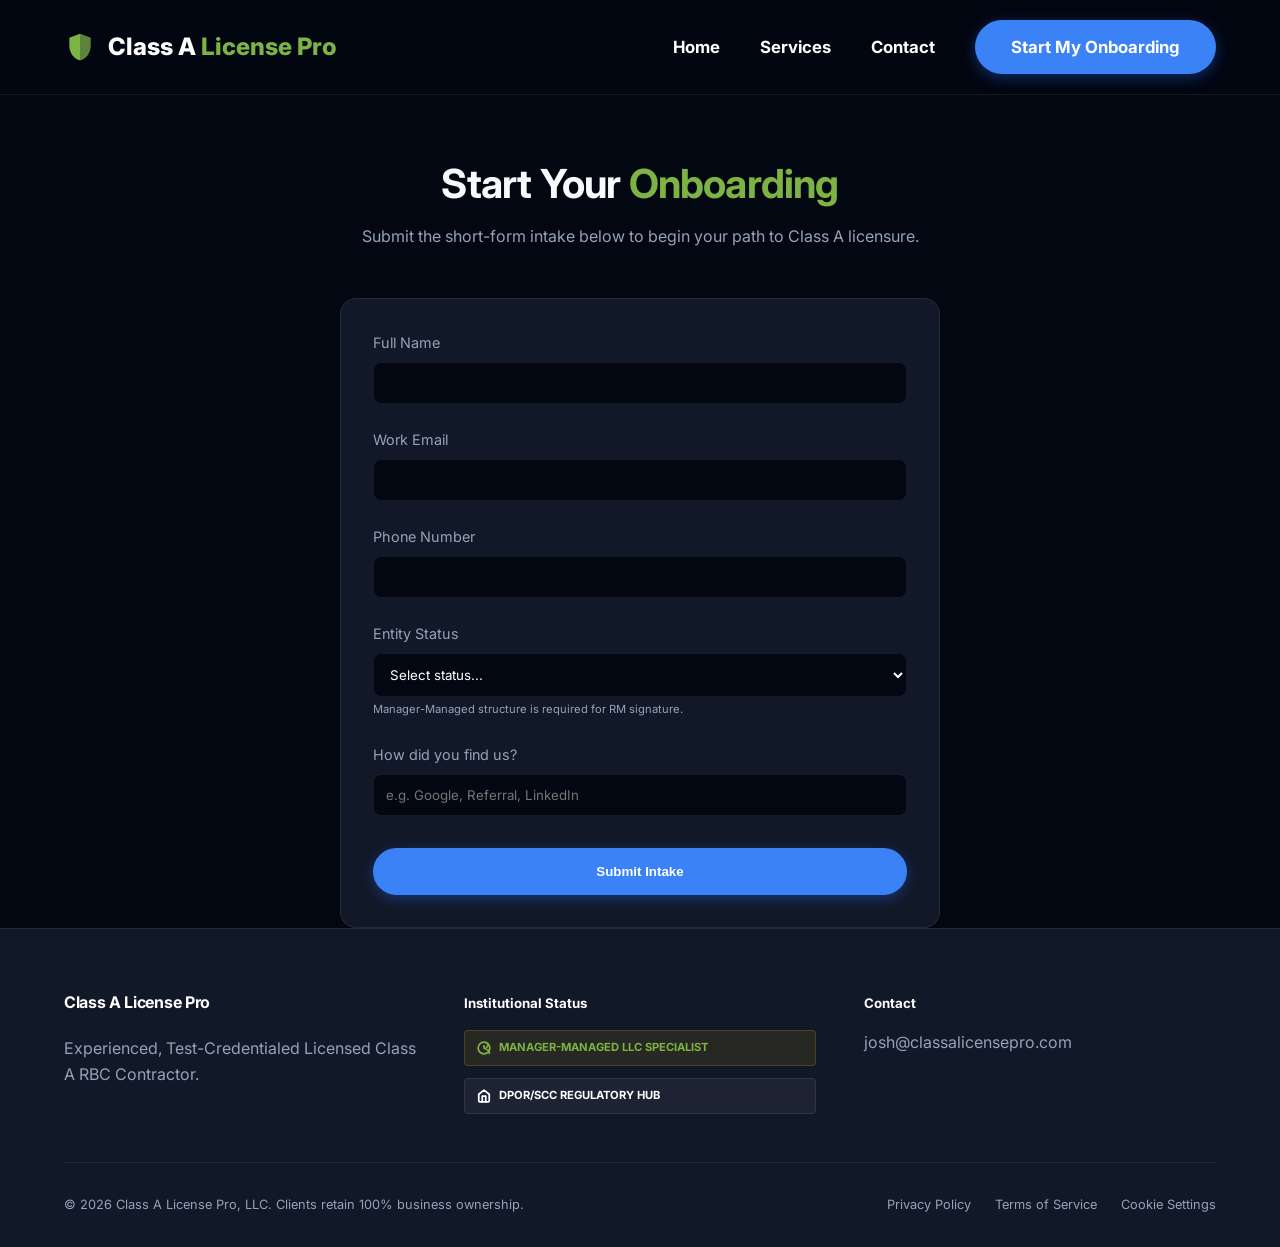
==== onboarding/index.html @ 5b215b69 "Add files via upload" ====
<!DOCTYPE html>
<html lang="en">
<head>
    <meta charset="UTF-8">
    <meta name="viewport" content="width=device-width, initial-scale=1.0">
    <title>Start My Onboarding | Class A License Pro</title>
    <link rel="stylesheet" href="../css/style.css">
    <link href="https://fonts.googleapis.com/css2?family=Inter:wght@400;500;600;700;800&family=Outfit:wght@400;500;600;700;800&display=swap" rel="stylesheet">
    <script type="application/ld+json">
    {
      "@context": "https://schema.org",
      "@type": "WebPage",
      "name": "Class A Onboarding Portal",
      "description": "Secure intake form for Virginia Class A Contractor licensing compliance servicing.",
      "publishingPrinciples": "https://classalicensepro.com/privacy-policy.html",
      "publisher": {
        "@type": "Organization",
        "name": "Class A License Pro"
      },
      "knowsAbout": [
        "Virginia Contractor Law",
        "Title 54.1, Chapter 11 of the Code of Virginia",
        "DPOR Board for Contractors Regulations",
        "SCC Entity Formation and Conversion"
      ]
    }
    </script>
    <style>
        .form-group { margin-bottom: 1.5rem; }
        label { display: block; margin-bottom: 0.5rem; font-size: 0.9rem; color: var(--text-muted); }
        input, select, textarea {
            width: 100%;
            padding: 0.75rem;
            background: var(--primary);
            border: 1px solid var(--border);
            border-radius: 0.5rem;
            color: #fff;
            font-family: inherit;
        }
    </style>
    <script src="https://web3forms.com/client/script.js" async defer></script>
</head>
<body>
    <header>
        <div class="container">
            <nav>
                <a href="../index.html" class="logo">
                    <svg class="logo-icon" viewBox="0 0 24 24" fill="none" xmlns="http://www.w3.org/2000/svg">
                        <path d="M12 2L4 5V11C4 16.19 7.41 21.05 12 22C16.59 21.05 20 16.19 20 11V5L12 2Z" fill="var(--accent)"/>
                        <path d="M12 2V22C16.59 21.05 20 16.19 20 11V5L12 2Z" fill="#111827" fill-opacity="0.3"/>
                    </svg>
                    <span>Class A <span style="color: var(--accent);">License Pro</span></span>
                </a>
                <ul class="nav-links">
                    <li><a href="../index.html">Home</a></li>
                    <li><a href="../services/index.html">Services</a></li>
                    <li><a href="../index.html#contact">Contact</a></li>
                    <li><a href="index.html" class="btn btn-primary">Start My Onboarding</a></li>
                </ul>
            </nav>
        </div>
    </header>

    <main>
        <section class="container" style="padding-top: 10rem;">
            <div style="max-width: 600px; margin: 0 auto;">
                <h1 style="font-size: 2.5rem; margin-bottom: 1rem; text-align: center;">Start Your <span class="text-gold">Onboarding</span></h1>
                <p style="text-align: center; color: var(--text-muted); margin-bottom: 3rem;">
                    Submit the short-form intake below to begin your path to Class A licensure.
                </p>

                <div class="card">
                    <form action="https://api.web3forms.com/submit" method="POST" novalidate>
                        <input type="hidden" name="access_key" value="1c9b0574-c2b2-47ab-ad30-3378dfb1b5f9">
                        <input type="hidden" name="from_name" value="Class A Onboarding Portal">
                        <input type="hidden" name="subject" value="New Onboarding Intake Submission">
                        <input type="hidden" name="redirect" value="https://classalicensepro.com/thank-you">
                        <!-- Honeypot -->
                        <input type="checkbox" name="botcheck" style="display: none;">

                        <div class="form-group">
                            <label for="name">Full Name</label>
                            <input type="text" id="name" name="name" required maxlength="100">
                        </div>
                        <div class="form-group">
                            <label for="email">Work Email</label>
                            <input type="email" id="email" name="email" required maxlength="100">
                        </div>
                        <div class="form-group">
                            <label for="phone">Phone Number</label>
                            <input type="tel" id="phone" name="phone" required maxlength="20">
                        </div>
                        <div class="form-group">
                            <label for="entity-status">Entity Status</label>
                            <select name="Entity Status" id="entity-status" required>
                                <option value="" disabled selected>Select status...</option>
                                <option value="Ready Now - Manager-Managed LLC">Ready Now - Manager-Managed LLC</option>
                                <option value="Not Formed Yet - Will form/convert">Not Formed Yet - Will form/convert</option>
                            </select>
                            <p id="entity-help" style="font-size: 0.7rem; color: var(--text-muted); margin-top: 0.25rem;">Manager-Managed structure is required for RM signature.</p>
                        </div>
                        <div class="form-group">
                            <label for="lead-source">How did you find us?</label>
                            <input type="text" name="Lead Source" id="lead-source" placeholder="e.g. Google, Referral, LinkedIn" maxlength="200" required>
                        </div>
                        

                        <!-- hCaptcha Widget -->
                        <div class="h-captcha" data-captcha="true" style="margin-bottom: 2rem;"></div>

                        <button type="submit" class="btn btn-primary" style="width: 100%; padding: 1rem;">Submit Intake</button>
                    </form>
                </div>
            </div>
        </section>
    <footer>
        <div class="container">
            <div class="footer-grid">
                <div>
                    <h4 style="color: #fff; margin-bottom: 1.5rem;">Class A License Pro</h4>
                    <p>Experienced, Test-Credentialed Licensed Class A RBC Contractor.</p>
                </div>
                <div>
                    <h5 style="color: #fff; margin-bottom: 1rem;">Institutional Status</h5>
                    <div style="display: flex; flex-direction: column; gap: 0.75rem;">
                        <div style="display: flex; align-items: center; gap: 0.5rem; background: rgba(234, 179, 8, 0.1); padding: 0.5rem 0.75rem; border-radius: 0.25rem; border: 1px solid rgba(234, 179, 8, 0.2); font-size: 0.7rem; color: var(--accent); font-weight: 700;">
                            <svg style="width: 14px; height: 14px;" viewBox="0 0 24 24" fill="none" stroke="currentColor" stroke-width="3" stroke-linecap="round" stroke-linejoin="round"><path d="M21 21v-2a4 4 0 0 0-3-3.87"/><path d="M16 3.13a4 4 0 0 1 0 7.75"/><circle cx="12" cy="12" r="10"/><polyline points="12 8 12 12 16 14"/></svg>
                            MANAGER-MANAGED LLC SPECIALIST
                        </div>
                        <a href="../resources/index.html" style="display: flex; align-items: center; gap: 0.5rem; background: rgba(255, 255, 255, 0.05); padding: 0.5rem 0.75rem; border-radius: 0.25rem; border: 1px solid var(--border); font-size: 0.7rem; color: #fff; font-weight: 700; text-decoration: none; transition: background 0.2s;">
                            <svg style="width: 14px; height: 14px;" viewBox="0 0 24 24" fill="none" stroke="currentColor" stroke-width="3" stroke-linecap="round" stroke-linejoin="round"><path d="M3 9l9-7 9 7v11a2 2 0 0 1-2 2H5a2 2 0 0 1-2-2z"/><polyline points="9 22 9 12 15 12 15 22"/></svg>
                            DPOR/SCC REGULATORY HUB
                        </a>
                    </div>
                </div>
                <div>
                    <h5 style="color: #fff; margin-bottom: 1rem;">Contact</h5>
                    <p>josh@classalicensepro.com</p>
                </div>
            </div>
            <div style="border-top: 1px solid var(--border); padding-top: 2rem; font-size: 0.8rem; display: flex; justify-content: space-between; align-items: center;">
                <p>&copy; 2026 Class A License Pro, LLC. Clients retain 100% business ownership.</p>
                <div style="display: flex; gap: 1.5rem;">
                    <a href="../privacy-policy.html" style="color: inherit; text-decoration: none;">Privacy Policy</a>
                    <a href="../terms-of-service.html" style="color: inherit; text-decoration: none;">Terms of Service</a>
                    <a href="javascript:void(0)" onclick="document.getElementById('cookie-banner').classList.add('active')" style="color: inherit; text-decoration: none;">Cookie Settings</a>
                </div>
            </div>
        </div>
    </footer>
    <!-- Cookie Consent Banner -->
    <div id="cookie-banner" class="cookie-banner">
        <div class="cookie-content">
            <div class="cookie-text">
                <h5>Privacy & Cookie Consent</h5>
                <p>We use essential cookies to ensure site functionality and pre-qualification security. By clicking "Accept All", you agree to our <a href="../privacy-policy.html" style="color: var(--accent);">Privacy Policy</a> and <a href="../terms-of-service.html" style="color: var(--accent);">Terms of Service</a> in compliance with the Virginia Consumer Data Protection Act (VCDPA).</p>
            </div>
            <div class="cookie-buttons">
                <button onclick="acceptAllCookies()" class="cookie-btn cookie-btn-accept">Accept All</button>
                <button onclick="rejectNonEssential()" class="cookie-btn cookie-btn-reject">Reject Non-Essential</button>
                <button onclick="openPrivacyRights()" class="cookie-btn cookie-btn-manage">Your Privacy Rights</button>
            </div>
        </div>
    </div>
    <script src="../js/cookie-consent.js"></script>
</body>
</html>
---- css/style.css ----
:root {
    --primary: #030712; /* Very Deep Navy */
    --secondary: #111827; /* Slate 900 */
    --accent: #7CB342; /* Action Green (Yellow-leaning Success Green) */
    --btn-blue: #3B82F6; /* Royal Blue */
    --btn-blue-hover: #2563EB;
    --text: #F8FAFC;
    --text-muted: #94A3B8;
    --border: rgba(255, 255, 255, 0.08);
    --font-sans: 'Inter', system-ui, -apple-system, sans-serif;
}

.logo {
    display: flex;
    align-items: center;
    gap: 0.75rem;
    font-weight: 800;
    font-size: 1.5rem;
    text-decoration: none;
    color: #fff;
}

.logo-icon {
    width: 32px;
    height: 32px;
}

* {
    margin: 0;
    padding: 0;
    box-sizing: border-box;
}

body {
    background-color: var(--primary);
    color: var(--text);
    font-family: var(--font-sans);
    line-height: 1.6;
    overflow-x: hidden;
}

/* Typography */
h1, h2, h3, h4 {
    font-weight: 700;
    letter-spacing: -0.02em;
    line-height: 1.2;
}

.text-gold { color: var(--accent); }
.text-gradient {
    background: linear-gradient(135deg, #fff 0%, var(--accent) 100%);
    -webkit-background-clip: text;
    background-clip: text;
    -webkit-text-fill-color: transparent;
}

/* Layout */
.container {
    max-width: 1200px;
    margin: 0 auto;
    padding: 0 1.5rem;
}

section {
    padding: 6rem 0;
}

/* Components */
.btn {
    display: inline-flex;
    align-items: center;
    justify-content: center;
    padding: 0.85rem 2.25rem;
    border-radius: 50px; /* Pill Shape */
    font-weight: 700;
    text-decoration: none;
    transition: all 0.3s ease;
    cursor: pointer;
    border: none;
}

.btn-primary {
    background-color: var(--btn-blue);
    color: #ffffff !important;
    box-shadow: 0 4px 14px 0 rgba(37, 99, 235, 0.39);
}

.btn-primary:hover {
    background-color: var(--btn-blue-hover);
    transform: translateY(-2px);
    box-shadow: 0 6px 20px rgba(37, 99, 235, 0.6);
}

.btn-outline {
    border: 1px solid var(--border);
    color: var(--text);
    background: transparent;
}

.btn-outline:hover {
    background: rgba(255, 255, 255, 0.05);
}

.btn-outl.invalid-field::placeholder {
    color: rgba(239, 68, 68, 0.6);
}

/* Global Focus Styles */
input:focus, select:focus, textarea:focus {
    border-color: #fff !important;
    outline: none;
}

/* Header */
header {
    position: fixed;
    top: 0;
    width: 100%;
    z-index: 100;
    background: rgba(3, 7, 18, 0.9);
    backdrop-filter: blur(12px);
    border-bottom: 1px solid var(--border);
    padding: 1.25rem 0;
}

nav {
    display: flex;
    justify-content: space-between;
    align-items: center;
}

.nav-links {
    display: flex;
    gap: 2.5rem;
    list-style: none;
    align-items: center;
}

.nav-links a {
    color: #ffffff !important;
    text-decoration: none;
    font-size: 1.05rem;
    font-weight: 700;
    transition: color 0.2s;
}

.nav-links a:hover, .nav-links a.active {
    color: var(--accent) !important;
}

/* Footer */
footer {
    background: var(--secondary);
    border-top: 1px solid var(--border);
    padding: 4rem 0 2rem;
    color: var(--text-muted);
}

.footer-grid {
    display: grid;
    grid-template-columns: repeat(auto-fit, minmax(200px, 1fr));
    gap: 3rem;
    margin-bottom: 3rem;
}

/* Cards & Frameworks */
.card {
    background: var(--secondary);
    border: 1px solid var(--border);
    border-radius: 1rem;
    padding: 2rem;
    transition: transform 0.3s ease, border-color 0.3s ease;
}

.card:hover {
    transform: translateY(-5px);
    border-color: var(--accent);
}

/* Animations */
@keyframes pulsate {
    0% { transform: scale(1); box-shadow: 0 0 0 0 rgba(197, 160, 89, 0.4); }
    70% { transform: scale(1.02); box-shadow: 0 0 0 10px rgba(197, 160, 89, 0); }
    100% { transform: scale(1); box-shadow: 0 0 0 0 rgba(197, 160, 89, 0); }
}

.btn-pop {
    display: inline-block;
    padding: 0.65rem 1.25rem;
    background: var(--accent);
    color: var(--primary);
    font-weight: 800;
    border-radius: 50px;
    font-size: 0.7rem;
    text-transform: uppercase;
    letter-spacing: 0.1em;
    animation: pulsate 3s infinite ease-in-out;
    margin-top: 1.5rem;
    text-decoration: none;
    transition: all 0.3s ease;
    border: 1px solid var(--accent);
}

.btn-pop:hover {
    background: #fff;
    color: var(--primary);
    transform: scale(1.05);
    border-color: #fff;
}

/* Responsive */
@media (max-width: 768px) {
    .nav-links { display: none; }
    h1 { font-size: 2.5rem; }
}

/* Cookie Banner */
.cookie-banner {
    position: fixed;
    bottom: -100%;
    left: 0;
    right: 0;
    background: var(--secondary);
    border-top: 1px solid var(--accent);
    padding: 2rem;
    z-index: 9999;
    box-shadow: 0 -10px 30px rgba(0,0,0,0.5);
    transition: bottom 0.5s cubic-bezier(0.16, 1, 0.3, 1);
}

.cookie-banner.active {
    bottom: 0;
}

.cookie-content {
    max-width: 1200px;
    margin: 0 auto;
    display: flex;
    justify-content: space-between;
    align-items: center;
    gap: 2rem;
}

.cookie-text h5 { margin-bottom: 0.5rem; color: #fff; }
.cookie-text p { font-size: 0.85rem; color: var(--text-muted); line-height: 1.5; }

.cookie-buttons {
    display: flex;
    gap: 1rem;
    flex-shrink: 0;
}

.cookie-btn {
    padding: 0.75rem 1.5rem;
    border-radius: 0.5rem;
    font-size: 0.85rem;
    font-weight: 600;
    cursor: pointer;
    transition: all 0.2s;
    border: none;
}

.cookie-btn-accept { background: var(--accent); color: var(--primary); }
.cookie-btn-reject { background: transparent; border: 1px solid var(--border); color: #fff; }
.cookie-btn-manage { background: transparent; color: var(--accent); text-decoration: underline; padding: 0.75rem 0.5rem; }

@media (max-width: 768px) {
    .cookie-content { flex-direction: column; text-align: center; }
    .cookie-buttons { flex-direction: column; width: 100%; }
}
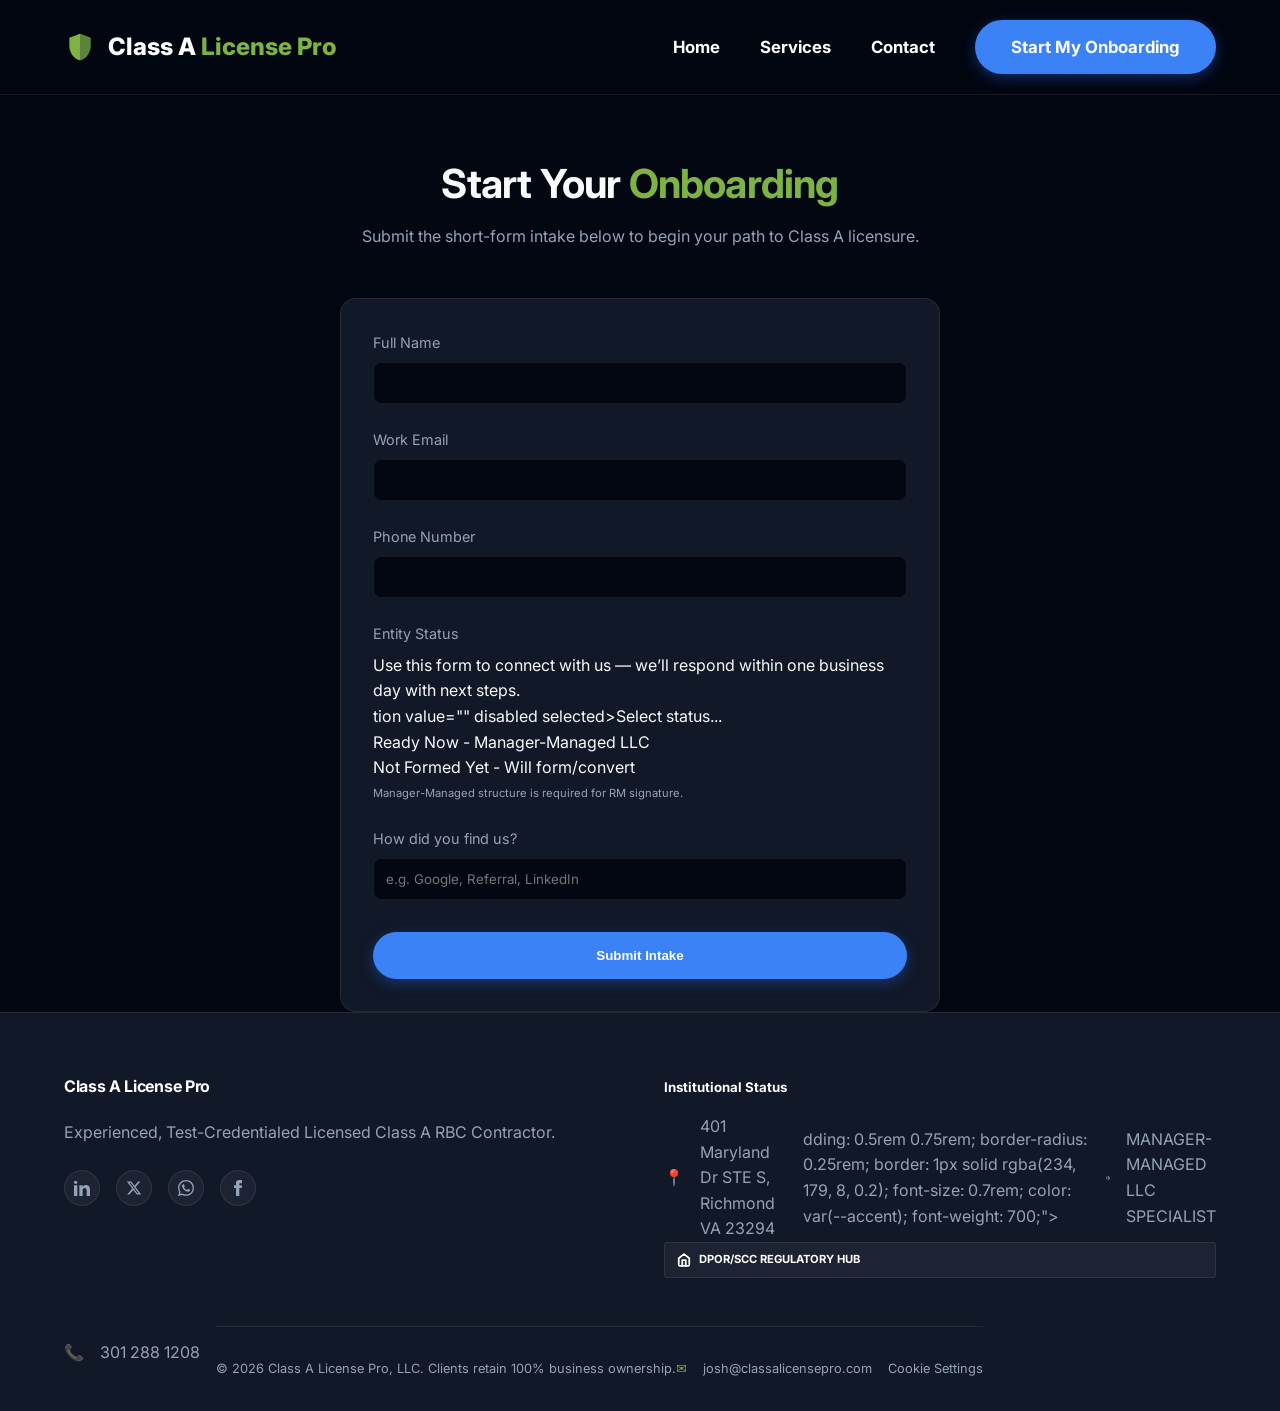
==== commit 957bb020: "Add files via upload" ====
--- a/onboarding/index.html
+++ b/onboarding/index.html
@@ -1,6 +1,7 @@
 <!DOCTYPE html>
 <html lang="en">
 <head>
+    <link rel="icon" type="image/png" href="../favicon.png">
     <meta charset="UTF-8">
     <meta name="viewport" content="width=device-width, initial-scale=1.0">
     <title>Start My Onboarding | Class A License Pro</title>
@@ -75,6 +76,7 @@
                         <input type="hidden" name="from_name" value="Class A Onboarding Portal">
                         <input type="hidden" name="subject" value="New Onboarding Intake Submission">
                         <input type="hidden" name="redirect" value="https://classalicensepro.com/thank-you">
+                        <input type="hidden" name="link_scanning" value="false">
                         <!-- Honeypot -->
                         <input type="checkbox" name="botcheck" style="display: none;">
 
@@ -92,8 +94,8 @@
                         </div>
                         <div class="form-group">
                             <label for="entity-status">Entity Status</label>
-                            <select name="Entity Status" id="entity-status" required>
-                                <option value="" disabled selected>Select status...</option>
+                            Use this form to connect with us — we’ll respond within one business day with next steps.
+                        </p>tion value="" disabled selected>Select status...</option>
                                 <option value="Ready Now - Manager-Managed LLC">Ready Now - Manager-Managed LLC</option>
                                 <option value="Not Formed Yet - Will form/convert">Not Formed Yet - Will form/convert</option>
                             </select>
@@ -119,11 +121,30 @@
                 <div>
                     <h4 style="color: #fff; margin-bottom: 1.5rem;">Class A License Pro</h4>
                     <p>Experienced, Test-Credentialed Licensed Class A RBC Contractor.</p>
+                        <div class="share-links">
+                            <!-- LinkedIn -->
+                            <a href="https://www.linkedin.com/sharing/share-offsite/?url=https%3A%2F%2Fclassalicensepro.com" target="_blank" rel="noopener noreferrer" title="Share on LinkedIn">
+                                <svg viewBox="0 0 24 24" fill="currentColor"><path d="M4.98 3.5c0 1.381-1.11 2.5-2.48 2.5s-2.48-1.119-2.48-2.5c0-1.38 1.11-2.5 2.48-2.5s2.48 1.12 2.48 2.5zm.02 4.5h-5v16h5v-16zm7.982 0h-4.968v16h4.969v-8.399c0-4.67 6.029-5.052 6.029 0v8.399h4.988v-10.131c0-7.88-8.922-7.593-11.018-3.714v-2.155z"/></svg>
+                            </a>
+                            <!-- X (Twitter) -->
+                            <a href="https://twitter.com/intent/tweet?url=https%3A%2F%2Fclassalicensepro.com&text=Fast-track%20your%20Virginia%20Class%20A%20Contractor%20License%20with%20Class%20A%20License%20Pro!" target="_blank" rel="noopener noreferrer" title="Share on X">
+                                <svg viewBox="0 0 24 24" fill="currentColor"><path d="M18.244 2.25h3.308l-7.227 8.26 8.502 11.24H16.17l-5.214-6.817L4.99 21.75H1.68l7.73-8.835L1.254 2.25H8.08l4.713 6.231zm-1.161 17.52h1.833L7.084 4.126H5.117z"/></svg>
+                            </a>
+                            <!-- WhatsApp -->
+                            <a href="https://api.whatsapp.com/send?text=Check%20out%20Class%20A%20License%20Pro%2C%20they%20help%20you%20get%20your%20Virginia%20Class%20A%20license%20fast%3A%20https%3A%2F%2Fclassalicensepro.com" target="_blank" rel="noopener noreferrer" title="Share on WhatsApp">
+                                <svg viewBox="0 0 24 24" fill="currentColor"><path d="M.057 24l1.687-6.163c-1.041-1.804-1.588-3.849-1.587-5.946.003-6.556 5.338-11.891 11.893-11.891 3.181.001 6.167 1.24 8.413 3.488 2.245 2.248 3.481 5.236 3.48 8.414-.003 6.557-5.338 11.892-11.893 11.892-1.99-.001-3.951-.5-5.688-1.448l-6.305 1.654zm6.597-3.807c1.676.995 3.276 1.591 5.392 1.592 5.448 0 9.886-4.434 9.889-9.885.002-5.462-4.415-9.89-9.881-9.892-5.452 0-9.887 4.434-9.889 9.884-.001 2.225.651 3.891 1.746 5.634l-.999 3.648 3.742-.981zm11.387-5.464c-.074-.124-.272-.198-.57-.347-.297-.149-1.758-.868-2.031-.967-.272-.099-.47-.149-.669.149-.198.297-.768.967-.941 1.165-.173.198-.347.223-.644.074-.297-.149-1.255-.462-2.39-1.475-.88-.788-1.48-1.761-1.653-2.059-.173-.297-.018-.458.13-.606.134-.133.297-.347.446-.521.151-.172.2-.296.3-.495.099-.198.05-.372-.025-.521-.075-.148-.669-1.611-.916-2.206-.242-.579-.487-.501-.669-.51l-.57-.01c-.198 0-.52.074-.792.347-.272.297-1.04 1.016-1.04 2.479 0 1.462 1.065 2.876 1.213 3.074.149.198 2.095 3.2 5.076 4.487.709.306 1.263.489 1.694.626.712.226 1.36.194 1.872.118.571-.085 1.758-.719 2.006-1.413.248-.695.248-1.29.173-1.414z"/></svg>
+                            </a>
+                            <!-- Facebook -->
+                            <a href="https://www.facebook.com/sharer/sharer.php?u=https%3A%2F%2Fclassalicensepro.com" target="_blank" rel="noopener noreferrer" title="Share on Facebook">
+                                <svg viewBox="0 0 24 24" fill="currentColor"><path d="M9 8h-3v4h3v12h5v-12h3.642l.358-4h-4v-1.667c0-.955.192-1.333 1.115-1.333h2.885v-5h-3.808c-3.596 0-5.192 1.583-5.192 4.615v3.385z"/></svg>
+                            </a>
+                        </div>
                 </div>
                 <div>
                     <h5 style="color: #fff; margin-bottom: 1rem;">Institutional Status</h5>
-                    <div style="display: flex; flex-direction: column; gap: 0.75rem;">
-                        <div style="display: flex; align-items: center; gap: 0.5rem; background: rgba(234, 179, 8, 0.1); padding: 0.5rem 0.75rem; border-radius: 0.25rem; border: 1px solid rgba(234, 179, 8, 0.2); font-size: 0.7rem; color: var(--accent); font-weight: 700;">
+                            <div style="display: flex; align-items: center; gap: 1rem;">
+                                <div style="color: var(--accent);">📍</div>
+                                <span>401 Maryland Dr STE S, Richmond VA 23294</span>dding: 0.5rem 0.75rem; border-radius: 0.25rem; border: 1px solid rgba(234, 179, 8, 0.2); font-size: 0.7rem; color: var(--accent); font-weight: 700;">
                             <svg style="width: 14px; height: 14px;" viewBox="0 0 24 24" fill="none" stroke="currentColor" stroke-width="3" stroke-linecap="round" stroke-linejoin="round"><path d="M21 21v-2a4 4 0 0 0-3-3.87"/><path d="M16 3.13a4 4 0 0 1 0 7.75"/><circle cx="12" cy="12" r="10"/><polyline points="12 8 12 12 16 14"/></svg>
                             MANAGER-MANAGED LLC SPECIALIST
                         </div>
@@ -133,16 +154,14 @@
                         </a>
                     </div>
                 </div>
-                <div>
-                    <h5 style="color: #fff; margin-bottom: 1rem;">Contact</h5>
-                    <p>josh@classalicensepro.com</p>
-                </div>
-            </div>
-            <div style="border-top: 1px solid var(--border); padding-top: 2rem; font-size: 0.8rem; display: flex; justify-content: space-between; align-items: center;">
+                                    <div style="display: flex; align-items: center; gap: 1rem;">
+                                <div style="color: var(--accent);">📞</div>
+                                <span>301 288 1208</span>
+            <div class="footer-bottom">
                 <p>&copy; 2026 Class A License Pro, LLC. Clients retain 100% business ownership.</p>
-                <div style="display: flex; gap: 1.5rem;">
-                    <a href="../privacy-policy.html" style="color: inherit; text-decoration: none;">Privacy Policy</a>
-                    <a href="../terms-of-service.html" style="color: inherit; text-decoration: none;">Terms of Service</a>
+                            <div style="display: flex; align-items: center; gap: 1rem;">
+                                <div style="color: var(--accent);">✉</div>
+                                <a href="mailto:josh@classalicensepro.com" style="color: inherit; text-decoration: none;">josh@classalicensepro.com</a>
                     <a href="javascript:void(0)" onclick="document.getElementById('cookie-banner').classList.add('active')" style="color: inherit; text-decoration: none;">Cookie Settings</a>
                 </div>
             </div>
@@ -165,3 +184,5 @@
     <script src="../js/cookie-consent.js"></script>
 </body>
 </html>
+
+
--- a/css/style.css
+++ b/css/style.css
@@ -1,4 +1,4 @@
-:root {
+﻿:root {
     --primary: #030712; /* Very Deep Navy */
     --secondary: #111827; /* Slate 900 */
     --accent: #7CB342; /* Action Green (Yellow-leaning Success Green) */
@@ -208,10 +208,45 @@
     border-color: #fff;
 }
 
+.flowchart-container {
+    display: flex;
+    justify-content: space-between;
+    align-items: stretch;
+    gap: 2rem;
+    position: relative;
+}
+
+.footer-bottom {
+    border-top: 1px solid var(--border);
+    padding-top: 2rem;
+    font-size: 0.8rem;
+    display: flex;
+    justify-content: space-between;
+    align-items: center;
+}
+
+@media (max-width: 900px) {
+    .flowchart-container { flex-direction: column; }
+}
+
 /* Responsive */
 @media (max-width: 768px) {
-    .nav-links { display: none; }
-    h1 { font-size: 2.5rem; }
+    .nav-links {
+        display: flex;
+        flex-wrap: wrap;
+        width: 100%;
+        gap: 1rem;
+        margin-top: 1rem;
+        justify-content: center;
+    }
+    nav { flex-direction: column; }
+    h1 { font-size: 2.5rem !important; }
+    h1 span.subtitle { font-size: 1.75rem !important; }
+    .footer-bottom {
+        flex-direction: column;
+        text-align: center;
+        gap: 1.5rem;
+    }
 }
 
 /* Cookie Banner */
@@ -268,3 +303,41 @@
     .cookie-content { flex-direction: column; text-align: center; }
     .cookie-buttons { flex-direction: column; width: 100%; }
 }
+
+/* Share Links */
+.share-links {
+    display: flex;
+    gap: 1rem;
+    margin-top: 1.5rem;
+}
+.share-links a {
+    display: inline-flex;
+    align-items: center;
+    justify-content: center;
+    width: 36px;
+    height: 36px;
+    background: rgba(255, 255, 255, 0.05);
+    border: 1px solid var(--border);
+    border-radius: 50%;
+    color: var(--text-muted);
+    transition: all 0.3s ease;
+}
+.share-links a:hover {
+    background: var(--accent);
+    color: var(--primary);
+    border-color: var(--accent);
+    transform: translateY(-2px);
+}
+.share-links svg {
+    width: 16px;
+    height: 16px;
+}
+
+/* Global Mobile Fixes for Overflow & Margin */
+@media (max-width: 768px) {
+    main { margin-top: 8rem; }
+    .card { padding: 1.5rem !important; }
+    .h-captcha { overflow: hidden; display: flex; justify-content: center; }
+}
+
+a { word-break: break-word; }
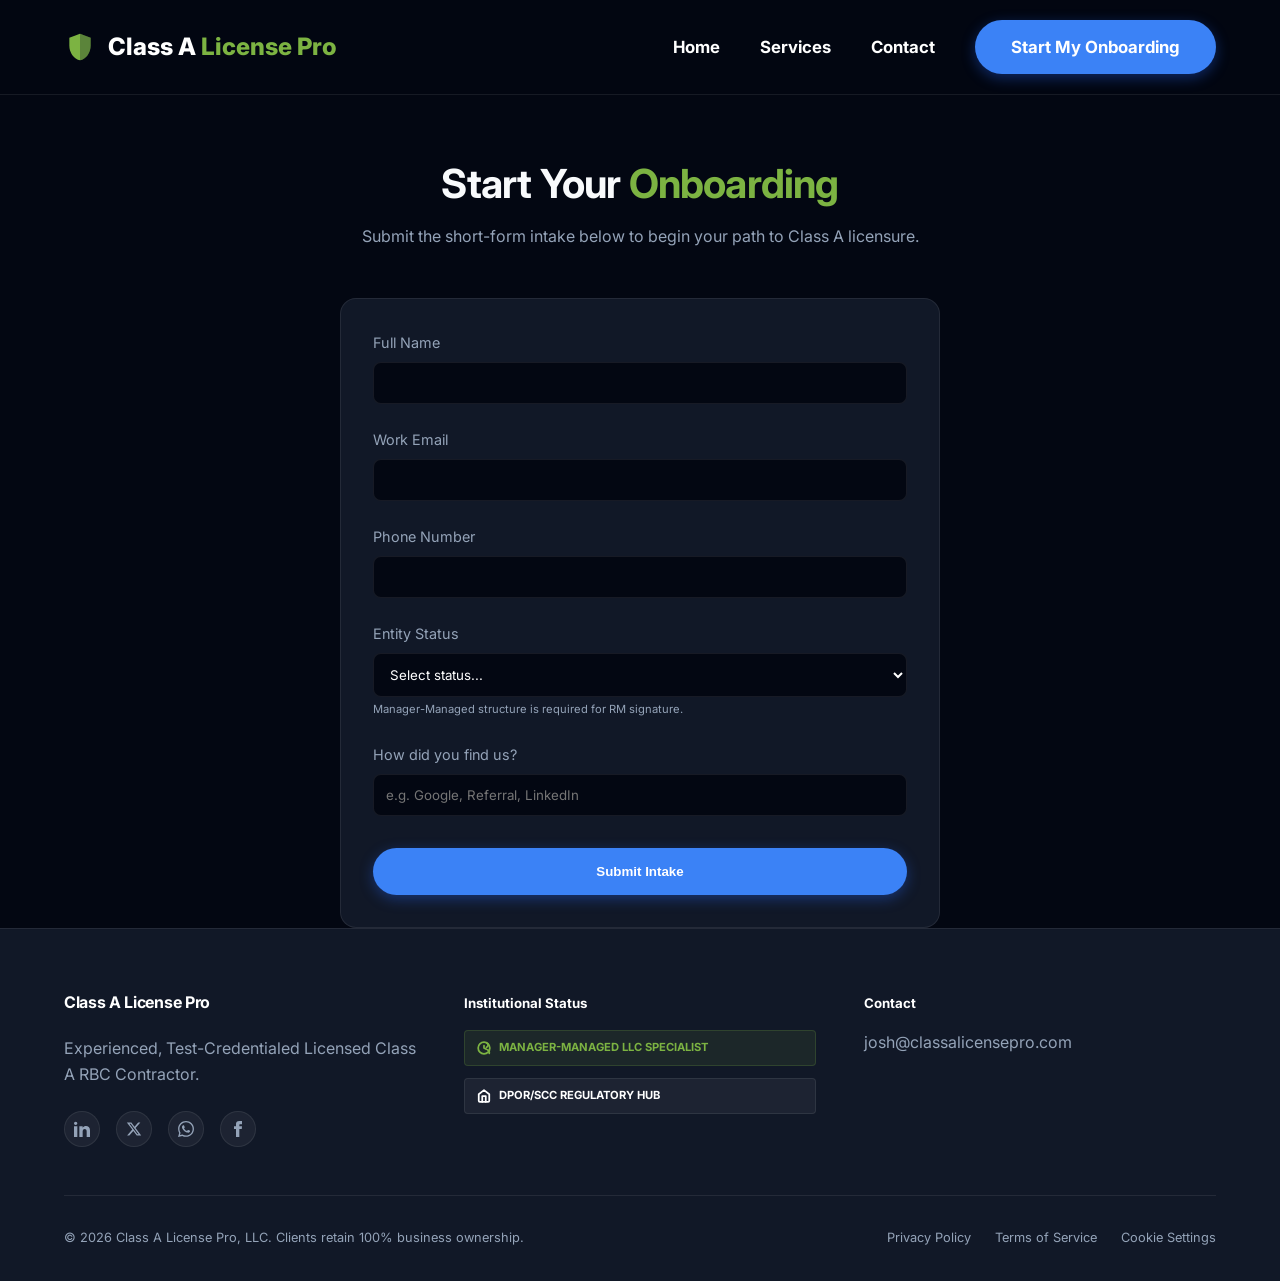
==== commit 9990558e: "Add files via upload" ====
--- a/onboarding/index.html
+++ b/onboarding/index.html
@@ -94,8 +94,8 @@
                         </div>
                         <div class="form-group">
                             <label for="entity-status">Entity Status</label>
-                            Use this form to connect with us — we’ll respond within one business day with next steps.
-                        </p>tion value="" disabled selected>Select status...</option>
+                            <select name="Entity Status" id="entity-status" required>
+                                <option value="" disabled selected>Select status...</option>
                                 <option value="Ready Now - Manager-Managed LLC">Ready Now - Manager-Managed LLC</option>
                                 <option value="Not Formed Yet - Will form/convert">Not Formed Yet - Will form/convert</option>
                             </select>
@@ -142,9 +142,8 @@
                 </div>
                 <div>
                     <h5 style="color: #fff; margin-bottom: 1rem;">Institutional Status</h5>
-                            <div style="display: flex; align-items: center; gap: 1rem;">
-                                <div style="color: var(--accent);">📍</div>
-                                <span>401 Maryland Dr STE S, Richmond VA 23294</span>dding: 0.5rem 0.75rem; border-radius: 0.25rem; border: 1px solid rgba(234, 179, 8, 0.2); font-size: 0.7rem; color: var(--accent); font-weight: 700;">
+                    <div style="display: flex; flex-direction: column; gap: 0.75rem;">
+                        <div style="display: flex; align-items: center; gap: 0.5rem; background: rgba(124, 179, 66, 0.1); padding: 0.5rem 0.75rem; border-radius: 0.25rem; border: 1px solid rgba(124, 179, 66, 0.2); font-size: 0.7rem; color: var(--accent); font-weight: 700;">
                             <svg style="width: 14px; height: 14px;" viewBox="0 0 24 24" fill="none" stroke="currentColor" stroke-width="3" stroke-linecap="round" stroke-linejoin="round"><path d="M21 21v-2a4 4 0 0 0-3-3.87"/><path d="M16 3.13a4 4 0 0 1 0 7.75"/><circle cx="12" cy="12" r="10"/><polyline points="12 8 12 12 16 14"/></svg>
                             MANAGER-MANAGED LLC SPECIALIST
                         </div>
@@ -154,14 +153,16 @@
                         </a>
                     </div>
                 </div>
-                                    <div style="display: flex; align-items: center; gap: 1rem;">
-                                <div style="color: var(--accent);">📞</div>
-                                <span>301 288 1208</span>
+                <div>
+                    <h5 style="color: #fff; margin-bottom: 1rem;">Contact</h5>
+                    <p>josh@classalicensepro.com</p>
+                </div>
+            </div>
             <div class="footer-bottom">
                 <p>&copy; 2026 Class A License Pro, LLC. Clients retain 100% business ownership.</p>
-                            <div style="display: flex; align-items: center; gap: 1rem;">
-                                <div style="color: var(--accent);">✉</div>
-                                <a href="mailto:josh@classalicensepro.com" style="color: inherit; text-decoration: none;">josh@classalicensepro.com</a>
+                <div style="display: flex; gap: 1.5rem;">
+                    <a href="../privacy-policy.html" style="color: inherit; text-decoration: none;">Privacy Policy</a>
+                    <a href="../terms-of-service.html" style="color: inherit; text-decoration: none;">Terms of Service</a>
                     <a href="javascript:void(0)" onclick="document.getElementById('cookie-banner').classList.add('active')" style="color: inherit; text-decoration: none;">Cookie Settings</a>
                 </div>
             </div>
--- a/css/style.css
+++ b/css/style.css
@@ -341,3 +341,8 @@
 }
 
 a { word-break: break-word; }
+
+/* Enhanced Mobile Anchor Scrolling */
+@media (max-width: 768px) {
+    #contact { scroll-margin-top: 15rem; }
+}
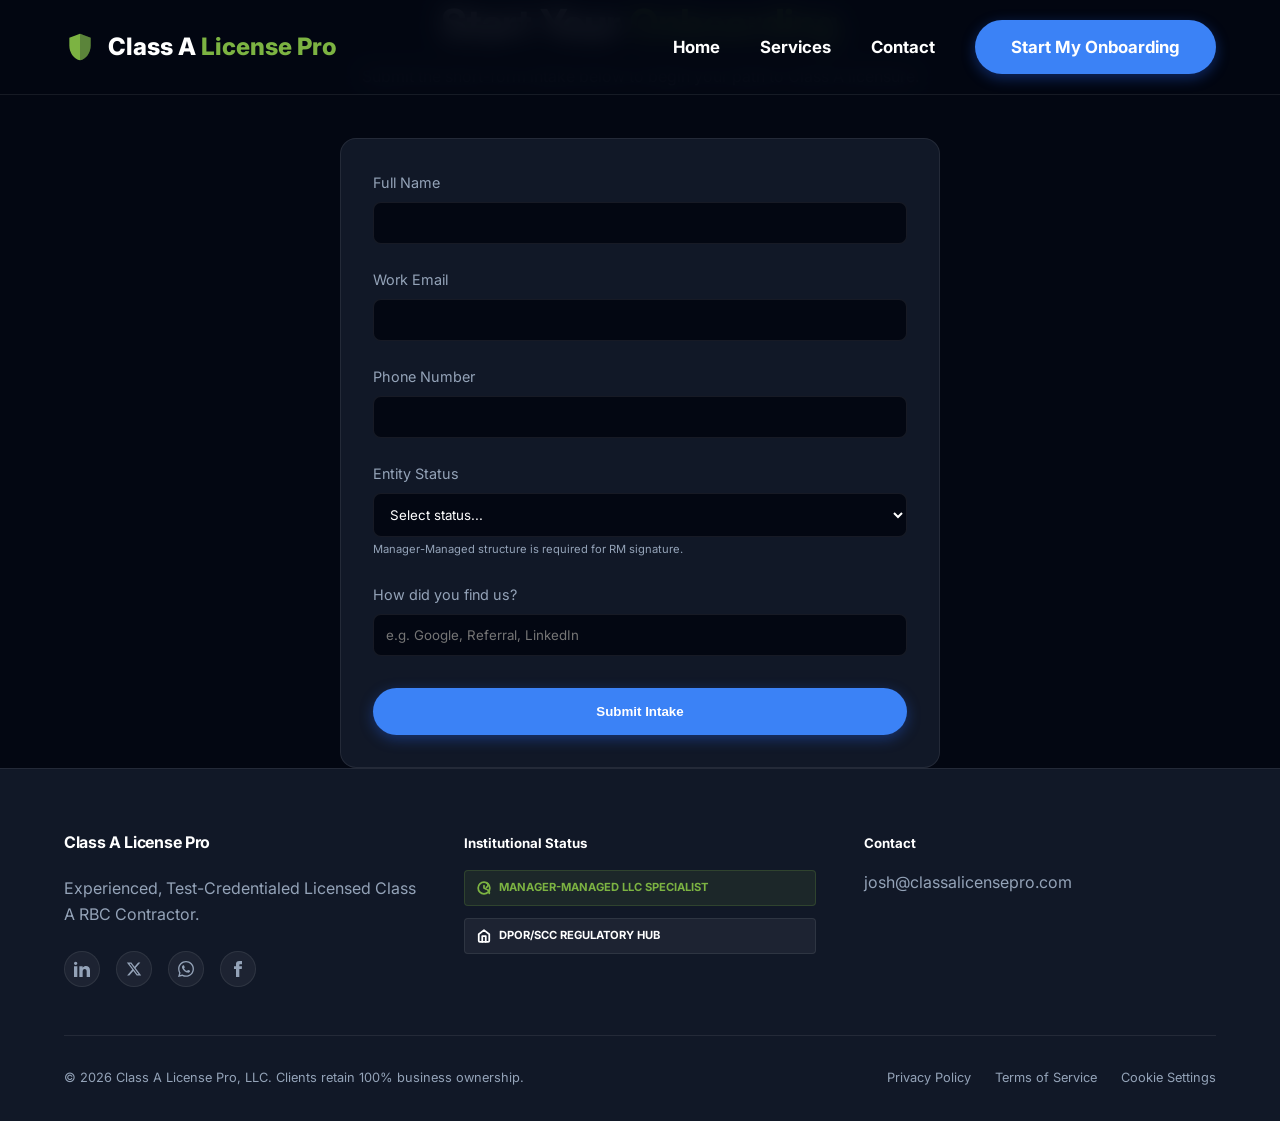
==== commit b899691a: "Add files via upload" ====
--- a/onboarding/index.html
+++ b/onboarding/index.html
@@ -63,7 +63,7 @@
     </header>
 
     <main>
-        <section class="container" style="padding-top: 10rem;">
+        <section class="container">
             <div style="max-width: 600px; margin: 0 auto;">
                 <h1 style="font-size: 2.5rem; margin-bottom: 1rem; text-align: center;">Start Your <span class="text-gold">Onboarding</span></h1>
                 <p style="text-align: center; color: var(--text-muted); margin-bottom: 3rem;">
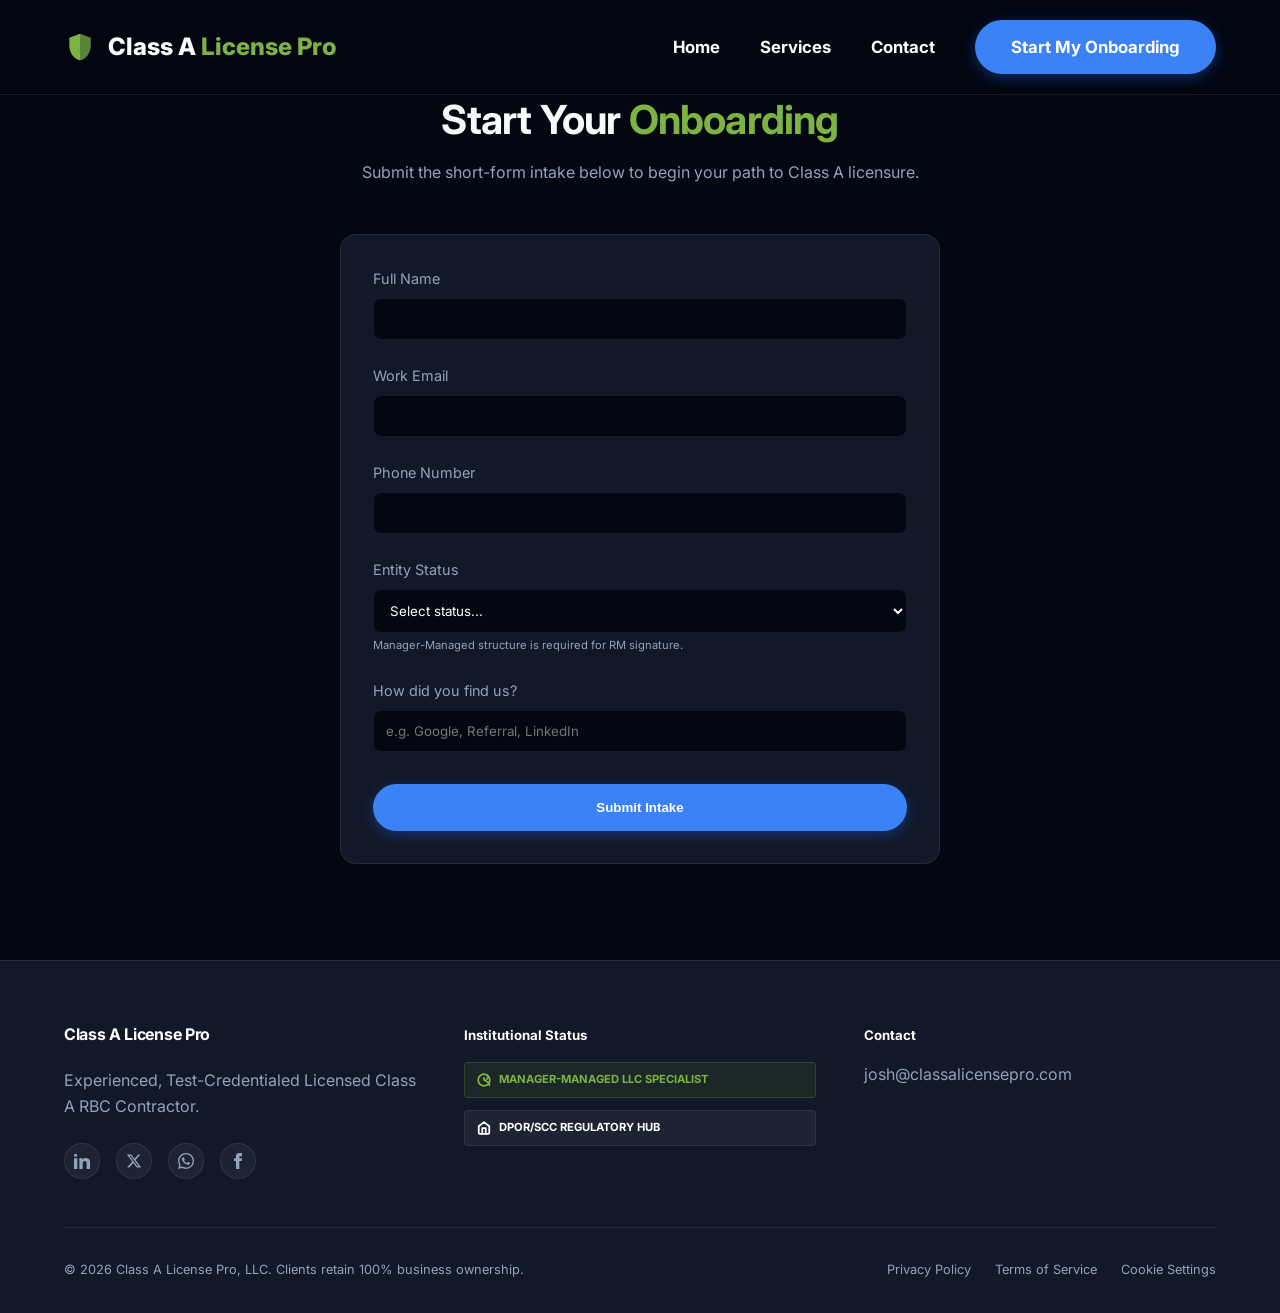
==== commit 914ad1f0: "Add files via upload" ====
--- a/onboarding/index.html
+++ b/onboarding/index.html
@@ -63,8 +63,9 @@
     </header>
 
     <main>
-        <section class="container">
-            <div style="max-width: 600px; margin: 0 auto;">
+        <section>
+            <div class="container">
+                <div style="max-width: 600px; margin: 0 auto;">
                 <h1 style="font-size: 2.5rem; margin-bottom: 1rem; text-align: center;">Start Your <span class="text-gold">Onboarding</span></h1>
                 <p style="text-align: center; color: var(--text-muted); margin-bottom: 3rem;">
                     Submit the short-form intake below to begin your path to Class A licensure.
@@ -113,6 +114,7 @@
                         <button type="submit" class="btn btn-primary" style="width: 100%; padding: 1rem;">Submit Intake</button>
                     </form>
                 </div>
+            </div>
             </div>
         </section>
     <footer>
--- a/css/style.css
+++ b/css/style.css
@@ -1,4 +1,4 @@
-﻿:root {
+:root {
     --primary: #030712; /* Very Deep Navy */
     --secondary: #111827; /* Slate 900 */
     --accent: #7CB342; /* Action Green (Yellow-leaning Success Green) */
@@ -29,6 +29,11 @@
     margin: 0;
     padding: 0;
     box-sizing: border-box;
+}
+
+html {
+    scroll-behavior: smooth;
+    scroll-padding-top: 110px;
 }
 
 body {
